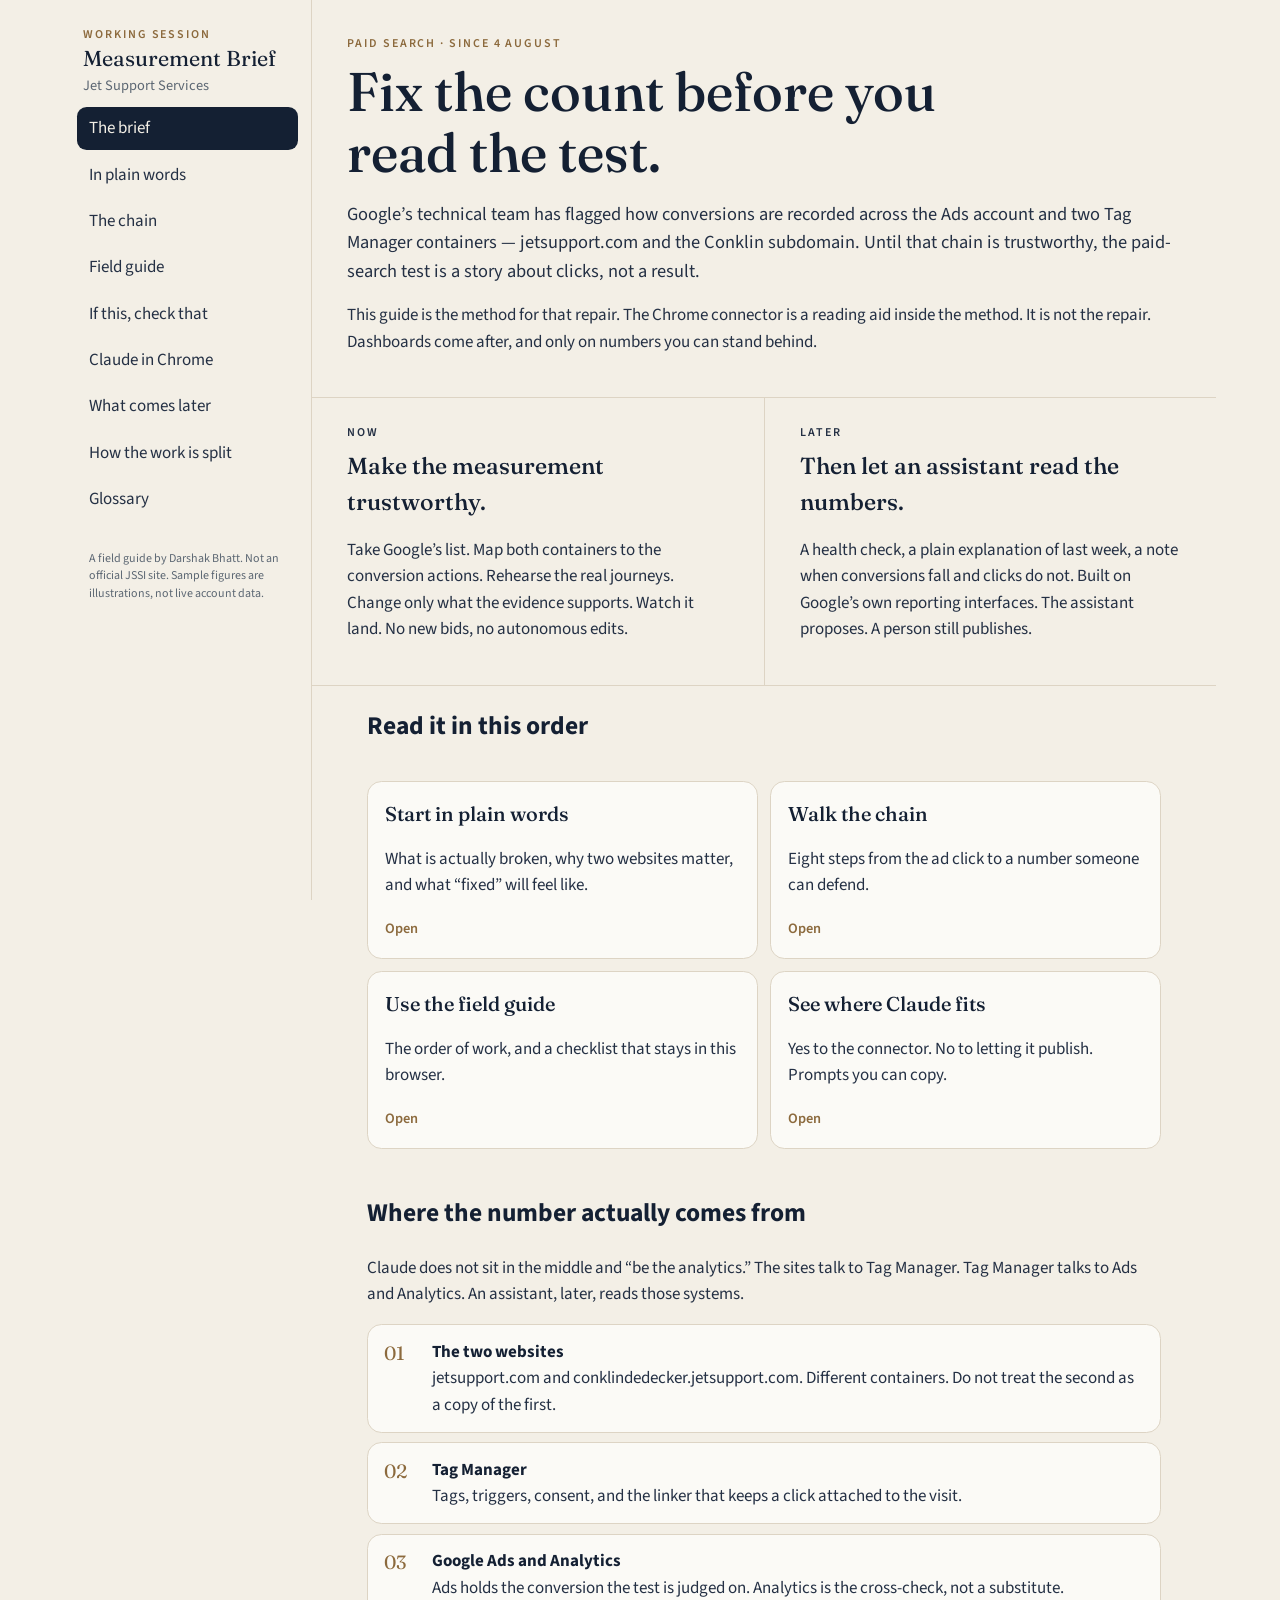
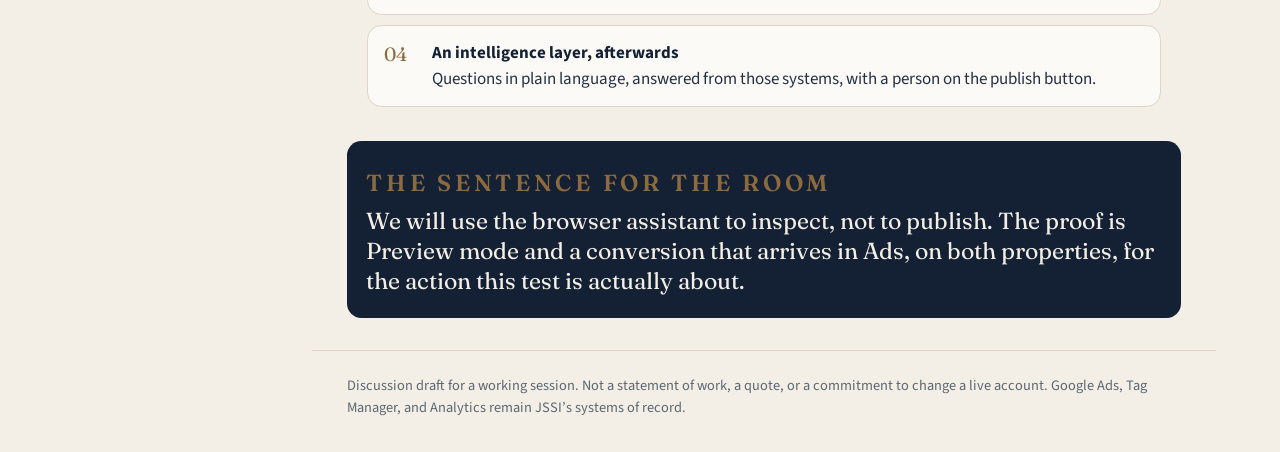
==== index.html @ de363bf9 "Publish the JSSI measurement brief" ====
<!DOCTYPE html>
<html lang="en">
<head>
  <meta charset="utf-8" />
  <meta name="viewport" content="width=device-width, initial-scale=1" />
  <title>JSSI Measurement Brief</title>
  <meta name="description" content="A plain-language field guide for fixing JSSI paid-search conversion tracking, and for what comes only after the count is trustworthy." />
  <meta name="theme-color" content="#142033" />
  <link rel="icon" href="favicon.svg" type="image/svg+xml" />
  <link rel="preconnect" href="https://fonts.googleapis.com" />
  <link rel="preconnect" href="https://fonts.gstatic.com" crossorigin />
  <link href="https://fonts.googleapis.com/css2?family=Fraunces:opsz,wght@9..144,500;9..144,620&family=Source+Sans+3:ital,wght@0,400;0,600;1,400&display=swap" rel="stylesheet" />
  <link rel="stylesheet" href="styles.css" />
</head>
<body>
  <div class="layout">
    <aside>
      <div class="brand-row">
        <a class="brand" href="#/">
          <p class="kicker">Working session</p>
          <p class="word">Measurement Brief</p>
          <p class="sub">Jet Support Services</p>
        </a>
        <button type="button" class="menu" id="menu" aria-expanded="false">Contents</button>
      </div>
      <nav id="nav" aria-label="Guide"></nav>
      <p class="aside-note">A field guide by Darshak Bhatt. Not an official JSSI site. Sample figures are illustrations, not live account data.</p>
    </aside>
    <div class="main">
      <div id="view"></div>
      <footer>Discussion draft for a working session. Not a statement of work, a quote, or a commitment to change a live account. Google Ads, Tag Manager, and Analytics remain JSSI’s systems of record.</footer>
    </div>
  </div>
  <script src="app.js"></script>
</body>
</html>
---- styles.css ----
:root {
  --paper: #f3efe6;
  --card: #fbfaf6;
  --ink: #142033;
  --ink-soft: #243044;
  --brass: #8c6a3d;
  --brass-soft: #efe4d2;
  --pine: #2c4a42;
  --pine-soft: #e5eeea;
  --muted: #5c6773;
  --line: #ddd4c4;
  --serif: "Fraunces", Georgia, serif;
  --sans: "Source Sans 3", "Segoe UI", sans-serif;
}
* { box-sizing: border-box; }
html { scroll-behavior: smooth; }
body {
  margin: 0;
  background: var(--paper);
  color: var(--ink);
  font-family: var(--sans);
  font-size: 1.0625rem;
  line-height: 1.55;
}
button, [role="button"] { cursor: pointer; font-family: inherit; }
a { color: var(--brass); }
::selection { background: var(--brass-soft); }
.layout {
  max-width: 72rem;
  margin: 0 auto;
  display: grid;
}
aside {
  border-bottom: 1px solid var(--line);
  padding: 1rem 1rem 0.5rem;
}
.brand-row { display: flex; justify-content: space-between; align-items: center; gap: 0.75rem; }
.brand { text-decoration: none; color: inherit; }
.kicker {
  margin: 0;
  font-size: 0.75rem;
  font-weight: 600;
  letter-spacing: 0.16em;
  text-transform: uppercase;
  color: var(--brass);
}
.word { margin: 0.15rem 0 0; font-family: var(--serif); font-size: 1.35rem; line-height: 1.15; }
.sub { display: none; margin: 0.2rem 0 0; color: var(--muted); font-size: 0.9rem; }
.menu {
  min-height: 2.75rem;
  border: 1px solid var(--line);
  background: var(--card);
  border-radius: 999px;
  padding: 0 0.9rem;
}
nav { display: none; padding: 0.6rem 0 0.4rem; }
nav.open { display: block; }
nav a {
  display: block;
  text-decoration: none;
  color: var(--ink-soft);
  border-radius: 0.6rem;
  padding: 0.55rem 0.75rem;
  margin-bottom: 0.15rem;
}
nav a.active { background: var(--ink); color: var(--paper); }
nav a:hover { background: var(--brass-soft); }
nav a.active:hover { background: var(--ink); }
.aside-note { display: none; color: var(--muted); font-size: 0.75rem; line-height: 1.45; padding: 0.5rem 0.75rem 1rem; }
.main { min-width: 0; }
footer {
  border-top: 1px solid var(--line);
  color: var(--muted);
  font-size: 0.9rem;
  padding: 1.5rem 1.25rem 2rem;
}
.page { padding: 1.75rem 1.25rem 1rem; max-width: 46rem; }
.page h1 {
  font-family: var(--serif);
  font-weight: 500;
  font-size: 2.4rem;
  line-height: 1.15;
  margin: 0.4rem 0 0;
}
.lede { font-size: 1.15rem; color: var(--ink-soft); margin: 1rem 0 0; }
.prose p, .section p { color: var(--ink-soft); }
.section { border-top: 1px solid var(--line); margin-top: 1.4rem; padding-top: 1.1rem; }
.section h2, .block h2 {
  font-family: var(--serif);
  font-weight: 500;
  font-size: 1.6rem;
  margin: 0 0 0.6rem;
}
.hero {
  border-bottom: 1px solid var(--line);
  padding: 2.2rem 1.25rem 1.6rem;
}
.hero h1 { font-family: var(--serif); font-weight: 500; font-size: 2.6rem; line-height: 1.12; margin: 0.5rem 0 0; max-width: 18ch; }
.tracks { display: grid; border-bottom: 1px solid var(--line); }
.track { padding: 1.4rem 1.25rem; border-top: 1px solid var(--line); }
.track h2 { font-family: var(--serif); font-weight: 500; font-size: 1.45rem; margin: 0.35rem 0; }
.track p, .card p, .note { color: var(--ink-soft); }
.grid-2 { display: grid; gap: 0.75rem; padding: 1.25rem; }
.card {
  display: block;
  background: var(--card);
  border: 1px solid var(--line);
  border-radius: 0.9rem;
  padding: 1rem 1.05rem;
  text-decoration: none;
  color: inherit;
}
.card h3 { font-family: var(--serif); font-weight: 500; font-size: 1.25rem; margin: 0; }
.card .go { color: var(--brass); font-weight: 600; font-size: 0.9rem; }
.stack { padding: 0 1.25rem 1.5rem; }
.stack ol { list-style: none; margin: 0.8rem 0 0; padding: 0; }
.stack li {
  display: grid;
  grid-template-columns: 2.4rem 1fr;
  gap: 0.6rem;
  background: var(--card);
  border: 1px solid var(--line);
  border-radius: 0.9rem;
  padding: 0.85rem 1rem;
  margin-bottom: 0.6rem;
}
.num { font-family: var(--serif); color: var(--brass); font-size: 1.2rem; }
.quote {
  margin: 0 1.25rem 1.5rem;
  background: var(--ink);
  color: #f3efe6;
  border-radius: 0.9rem;
  padding: 1.2rem 1.2rem 1.35rem;
}
.quote p { font-family: var(--serif); font-size: 1.45rem; line-height: 1.3; margin: 0.5rem 0 0; }
.pills { display: flex; gap: 0.45rem; overflow-x: auto; padding-bottom: 0.4rem; }
.pill, .choice, .level {
  min-height: 2.75rem;
  border-radius: 999px;
  border: 1px solid var(--line);
  background: var(--card);
  color: var(--ink);
  padding: 0.4rem 0.85rem;
  text-align: left;
}
.pill.on, .choice.on, .level.on { background: var(--ink); color: var(--paper); border-color: var(--ink); }
.choice { display: block; width: 100%; border-radius: 0.9rem; margin-bottom: 0.45rem; }
.panel { background: var(--card); border: 1px solid var(--line); border-radius: 0.9rem; padding: 1rem 1.05rem; margin-top: 0.8rem; }
.panel h2 { font-family: var(--serif); font-weight: 500; margin: 0.2rem 0 0.6rem; }
.label { font-size: 0.75rem; font-weight: 600; letter-spacing: 0.08em; text-transform: uppercase; }
.pine { color: var(--pine); }
.brass { color: var(--brass); }
.rule { border-left: 2px solid var(--brass); padding-left: 0.75rem; margin: 0.4rem 0; color: var(--ink-soft); }
ul.clean, ol.clean { color: var(--ink-soft); padding-left: 1.2rem; }
ul.clean li, ol.clean li { margin: 0.35rem 0; }
table { width: 100%; border-collapse: collapse; font-size: 0.92rem; }
th, td { text-align: left; vertical-align: top; padding: 0.55rem 0.6rem 0.55rem 0; border-bottom: 1px solid var(--line); }
th { color: var(--ink); }
td { color: var(--ink-soft); }
.checks label { display: flex; gap: 0.6rem; align-items: flex-start; min-height: 2.5rem; color: var(--ink-soft); font-size: 0.95rem; }
.bar { height: 0.4rem; background: var(--brass-soft); border-radius: 99px; overflow: hidden; margin-top: 0.5rem; }
.bar span { display: block; height: 100%; background: var(--pine); }
.row-between { display: flex; justify-content: space-between; align-items: flex-end; gap: 0.75rem; }
.linkish { background: none; border: 0; color: var(--brass); font-weight: 600; min-height: 2.75rem; }
.matrix { display: grid; gap: 0.45rem; }
.matrix div { background: var(--card); border: 1px solid var(--line); border-radius: 0.6rem; padding: 0.7rem 0.8rem; font-size: 0.92rem; color: var(--ink-soft); }
.badge { font-size: 0.75rem; font-weight: 600; border-radius: 99px; padding: 0.15rem 0.5rem; }
.badge.now { background: var(--pine-soft); color: var(--pine); }
.badge.later { background: var(--brass-soft); color: var(--brass); }
.head-row { display: flex; flex-wrap: wrap; gap: 0.4rem; align-items: center; }
.search {
  width: 100%;
  margin-top: 0.4rem;
  border: 1px solid var(--line);
  background: var(--card);
  border-radius: 0.9rem;
  padding: 0.75rem 0.9rem;
  font: inherit;
  color: var(--ink);
}
.chart { display: grid; grid-template-columns: repeat(5, 1fr); gap: 0.45rem; align-items: end; height: 9rem; margin: 0.8rem 0; }
.chart .col { display: flex; gap: 0.15rem; align-items: flex-end; height: 100%; }
.chart i { display: block; width: 100%; border-radius: 0.25rem 0.25rem 0 0; }
.chart .c { background: var(--brass); }
.chart .l { background: var(--pine); }
.chart small { display: block; text-align: center; color: var(--muted); font-size: 0.75rem; margin-top: 0.25rem; }
.acc { width: 100%; background: none; border: 0; border-top: 1px solid var(--line); text-align: left; padding: 0.85rem 0; font-weight: 600; color: var(--ink); display: flex; gap: 0.6rem; }
.prompt-top { display: flex; justify-content: space-between; gap: 0.6rem; align-items: flex-start; }
.copy {
  min-height: 2.75rem;
  border: 1px solid var(--line);
  background: var(--paper);
  border-radius: 99px;
  padding: 0 0.8rem;
}
.inkbox { background: var(--ink); color: #f3efe6; border-radius: 0.9rem; padding: 1.1rem 1.15rem; }
.inkbox p { color: #efe4d2; }
.wash { background: var(--brass-soft); }
@media (min-width: 800px) {
  .layout { grid-template-columns: 15.5rem 1fr; min-height: 100vh; }
  aside { position: sticky; top: 0; height: 100vh; overflow: auto; border-right: 1px solid var(--line); border-bottom: 0; padding: 1.6rem 0.8rem 1rem; }
  .brand-row { display: block; padding: 0 0.4rem; }
  .sub { display: block; }
  .menu { display: none; }
  nav { display: block; }
  .aside-note { display: block; }
  .hero, .page { padding-left: 2.2rem; padding-right: 2.2rem; }
  .hero h1 { font-size: 3.4rem; }
  .tracks { grid-template-columns: 1fr 1fr; }
  .track { border-top: 0; padding: 1.6rem 2.2rem; }
  .track + .track { border-left: 1px solid var(--line); }
  .grid-2 { grid-template-columns: 1fr 1fr; padding: 1.4rem 2.2rem; }
  .stack, .quote { margin-left: 2.2rem; margin-right: 2.2rem; }
  .quote { margin-bottom: 2rem; }
  footer { padding-left: 2.2rem; }
  .matrix { grid-template-columns: 1fr 1fr; }
  .split { display: grid; grid-template-columns: 1fr 1fr; gap: 0.75rem; }
}
@media (prefers-reduced-motion: reduce) { html { scroll-behavior: auto; } }
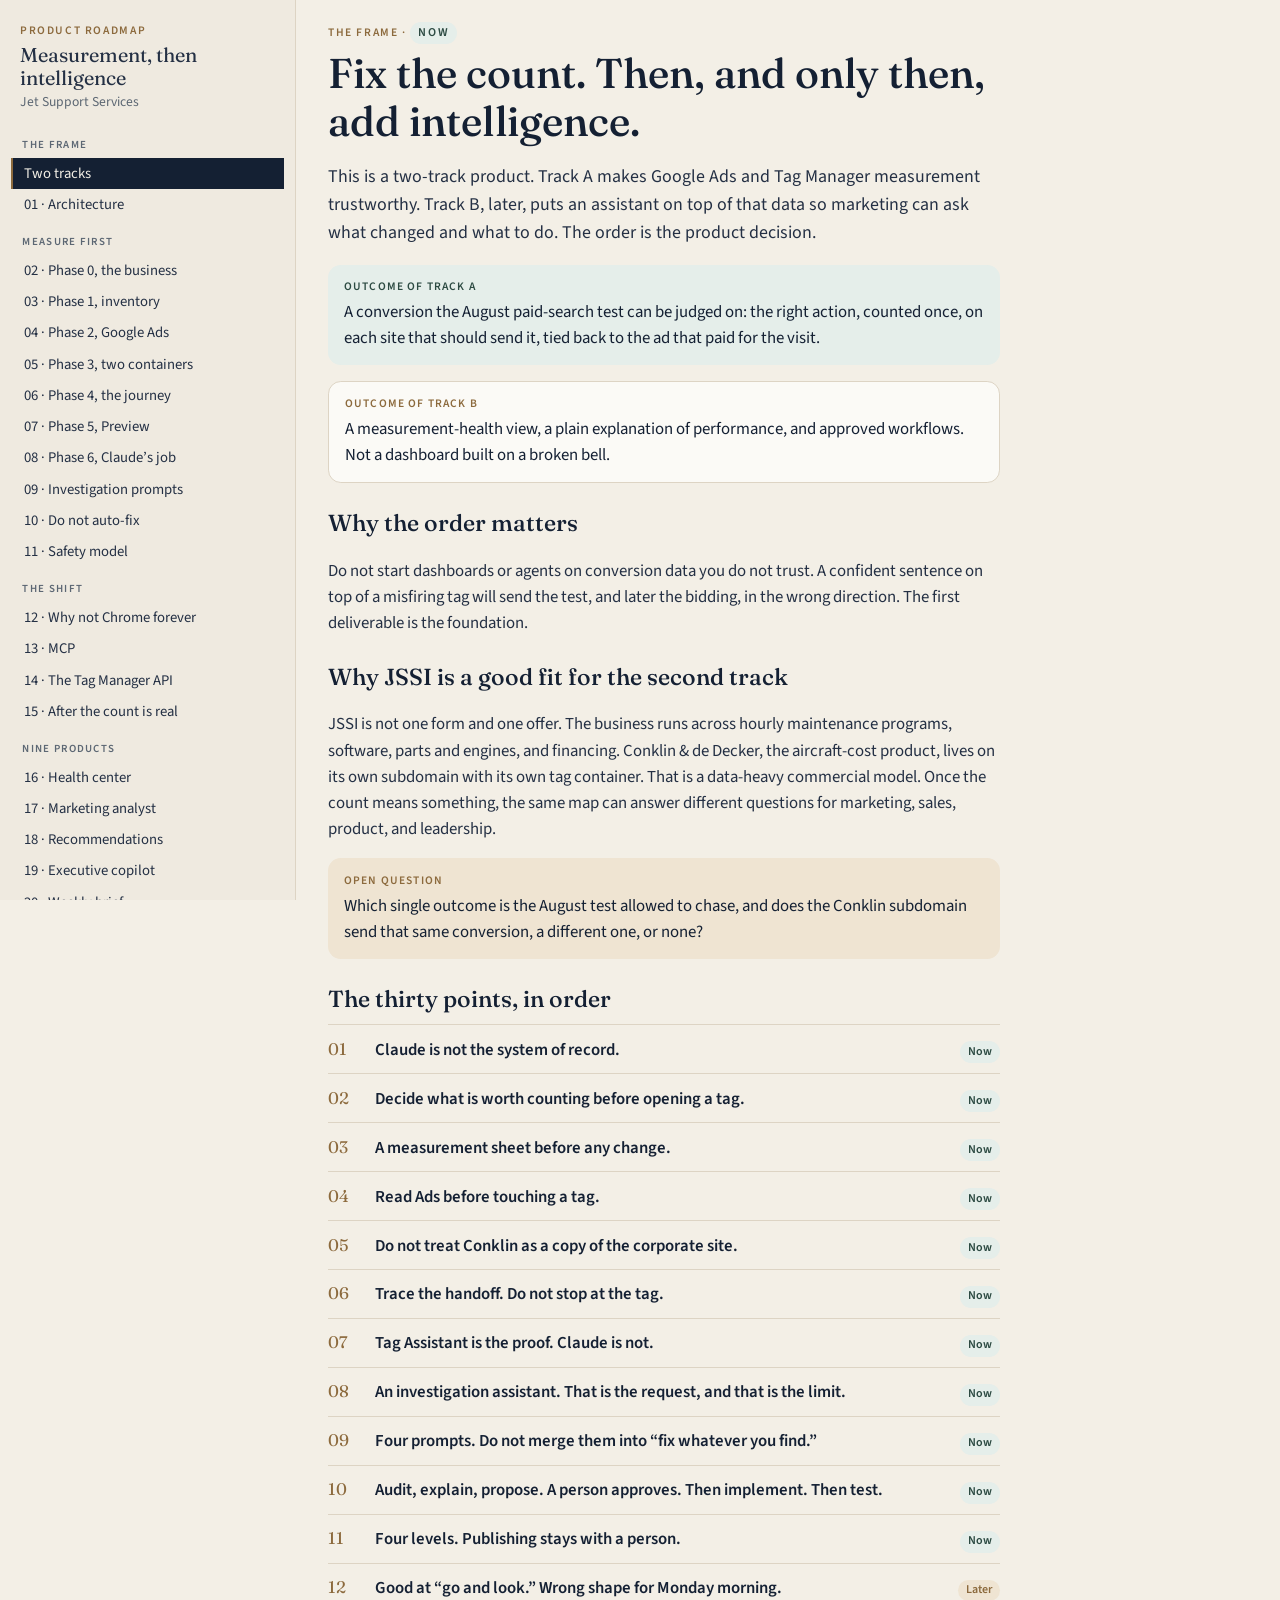
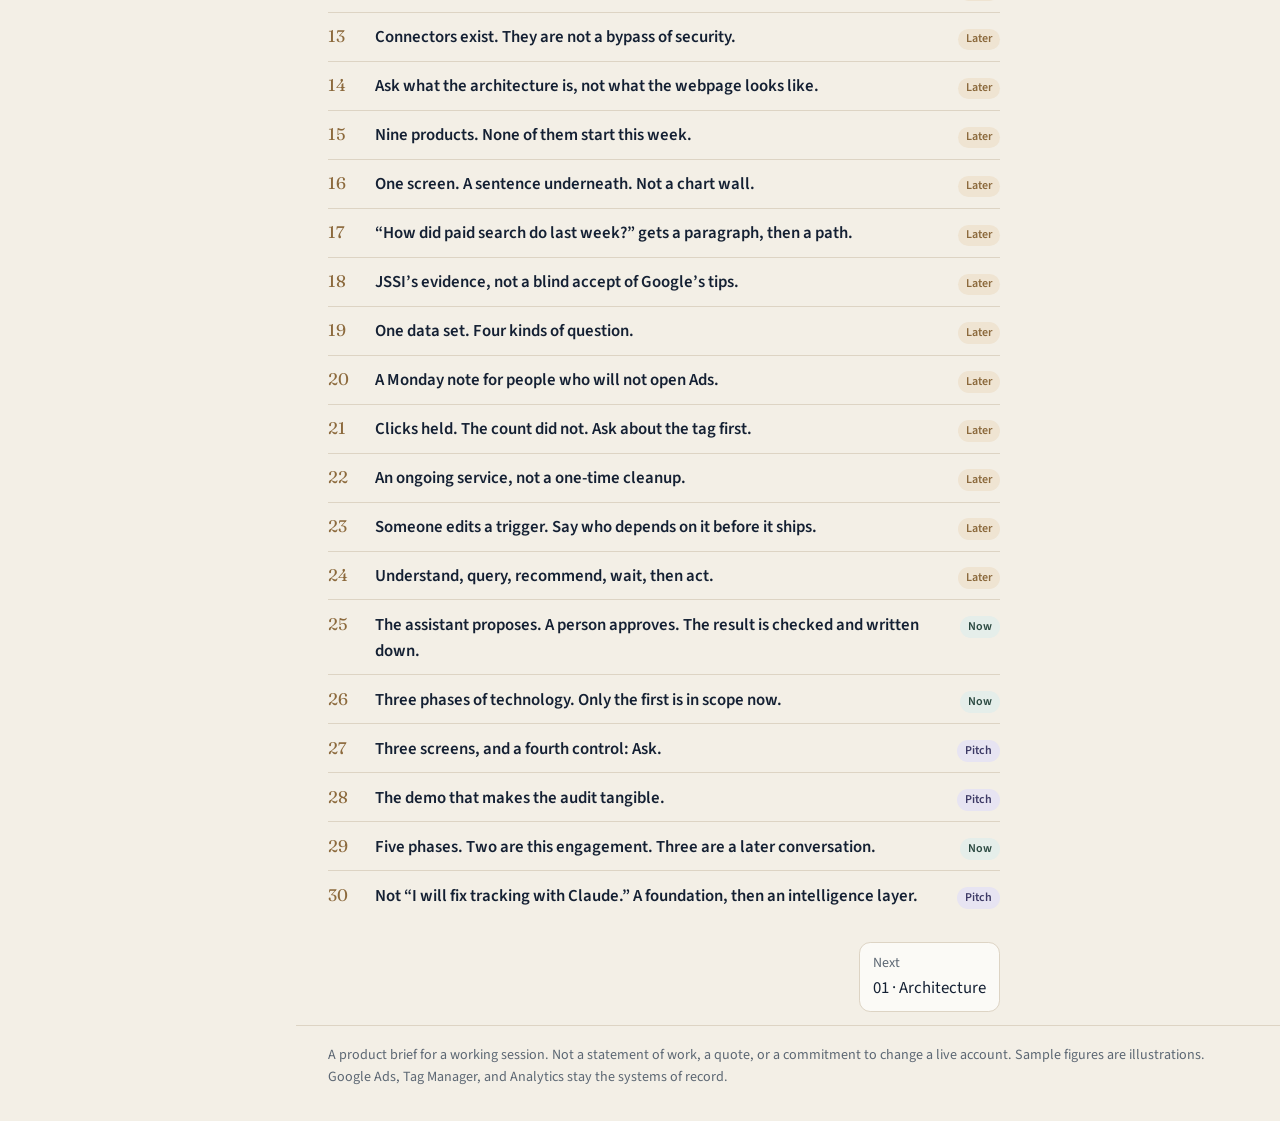
==== commit a75ff239: "Rebuild the brief as a 30-point product roadmap" ====
--- a/index.html
+++ b/index.html
@@ -3,34 +3,30 @@
 <head>
   <meta charset="utf-8" />
   <meta name="viewport" content="width=device-width, initial-scale=1" />
-  <title>JSSI Measurement Brief</title>
-  <meta name="description" content="A plain-language field guide for fixing JSSI paid-search conversion tracking, and for what comes only after the count is trustworthy." />
+  <title>JSSI Measurement Roadmap</title>
+  <meta name="description" content="A product roadmap for fixing JSSI conversion measurement first, then building an intelligence layer on top of data that can be trusted." />
   <meta name="theme-color" content="#142033" />
   <link rel="icon" href="favicon.svg" type="image/svg+xml" />
   <link rel="preconnect" href="https://fonts.googleapis.com" />
   <link rel="preconnect" href="https://fonts.gstatic.com" crossorigin />
   <link href="https://fonts.googleapis.com/css2?family=Fraunces:opsz,wght@9..144,500;9..144,620&family=Source+Sans+3:ital,wght@0,400;0,600;1,400&display=swap" rel="stylesheet" />
-  <link rel="stylesheet" href="styles.css" />
+  <link rel="stylesheet" href="styles.css?v=3" />
 </head>
 <body>
   <div class="layout">
     <aside>
-      <div class="brand-row">
-        <a class="brand" href="#/">
-          <p class="kicker">Working session</p>
-          <p class="word">Measurement Brief</p>
-          <p class="sub">Jet Support Services</p>
-        </a>
-        <button type="button" class="menu" id="menu" aria-expanded="false">Contents</button>
-      </div>
-      <nav id="nav" aria-label="Guide"></nav>
-      <p class="aside-note">A field guide by Darshak Bhatt. Not an official JSSI site. Sample figures are illustrations, not live account data.</p>
+      <a class="brand" href="#/tracks">
+        <p class="kicker">Product roadmap</p>
+        <p class="word">Measurement, then intelligence</p>
+        <p class="sub">Jet Support Services</p>
+      </a>
+      <nav id="nav" aria-label="Roadmap"></nav>
     </aside>
     <div class="main">
       <div id="view"></div>
-      <footer>Discussion draft for a working session. Not a statement of work, a quote, or a commitment to change a live account. Google Ads, Tag Manager, and Analytics remain JSSI’s systems of record.</footer>
+      <footer>A product brief for a working session. Not a statement of work, a quote, or a commitment to change a live account. Sample figures are illustrations. Google Ads, Tag Manager, and Analytics stay the systems of record.</footer>
     </div>
   </div>
-  <script src="app.js"></script>
+  <script src="app.js?v=3"></script>
 </body>
 </html>
--- a/styles.css
+++ b/styles.css
@@ -19,201 +19,193 @@
   background: var(--paper);
   color: var(--ink);
   font-family: var(--sans);
-  font-size: 1.0625rem;
+  font-size: 1.05rem;
   line-height: 1.55;
 }
-button, [role="button"] { cursor: pointer; font-family: inherit; }
+button { font-family: inherit; cursor: pointer; }
 a { color: var(--brass); }
 ::selection { background: var(--brass-soft); }
-.layout {
-  max-width: 72rem;
-  margin: 0 auto;
-  display: grid;
-}
+.layout { display: grid; }
 aside {
   border-bottom: 1px solid var(--line);
-  padding: 1rem 1rem 0.5rem;
-}
-.brand-row { display: flex; justify-content: space-between; align-items: center; gap: 0.75rem; }
-.brand { text-decoration: none; color: inherit; }
+  background: #efeae0;
+  max-height: 46vh;
+  overflow: auto;
+  padding: 0.8rem 0.6rem 0.4rem;
+}
+.brand { display: block; text-decoration: none; color: inherit; padding: 0.3rem 0.55rem 0.7rem; }
 .kicker {
   margin: 0;
-  font-size: 0.75rem;
-  font-weight: 600;
-  letter-spacing: 0.16em;
+  font-size: 0.72rem;
+  font-weight: 600;
+  letter-spacing: 0.14em;
   text-transform: uppercase;
   color: var(--brass);
 }
-.word { margin: 0.15rem 0 0; font-family: var(--serif); font-size: 1.35rem; line-height: 1.15; }
-.sub { display: none; margin: 0.2rem 0 0; color: var(--muted); font-size: 0.9rem; }
-.menu {
-  min-height: 2.75rem;
-  border: 1px solid var(--line);
-  background: var(--card);
-  border-radius: 999px;
-  padding: 0 0.9rem;
-}
-nav { display: none; padding: 0.6rem 0 0.4rem; }
-nav.open { display: block; }
+.word { margin: 0.15rem 0 0; font-family: var(--serif); font-size: 1.25rem; line-height: 1.15; }
+.sub { margin: 0.15rem 0 0; color: var(--muted); font-size: 0.85rem; }
+.group {
+  margin: 0.85rem 0 0.25rem;
+  padding: 0 0.7rem;
+  font-size: 0.68rem;
+  font-weight: 600;
+  letter-spacing: 0.12em;
+  text-transform: uppercase;
+  color: var(--muted);
+}
 nav a {
   display: block;
   text-decoration: none;
   color: var(--ink-soft);
-  border-radius: 0.6rem;
-  padding: 0.55rem 0.75rem;
-  margin-bottom: 0.15rem;
-}
-nav a.active { background: var(--ink); color: var(--paper); }
+  border-left: 2px solid transparent;
+  padding: 0.38rem 0.7rem;
+  font-size: 0.92rem;
+  line-height: 1.3;
+}
+nav a.active { background: var(--ink); color: var(--paper); border-left-color: var(--brass); }
 nav a:hover { background: var(--brass-soft); }
 nav a.active:hover { background: var(--ink); }
-.aside-note { display: none; color: var(--muted); font-size: 0.75rem; line-height: 1.45; padding: 0.5rem 0.75rem 1rem; }
 .main { min-width: 0; }
 footer {
   border-top: 1px solid var(--line);
   color: var(--muted);
-  font-size: 0.9rem;
-  padding: 1.5rem 1.25rem 2rem;
-}
-.page { padding: 1.75rem 1.25rem 1rem; max-width: 46rem; }
-.page h1 {
+  font-size: 0.88rem;
+  padding: 1.2rem 1.2rem 2rem;
+}
+.spec { padding: 1.4rem 1.15rem 0.4rem; max-width: 46rem; }
+.spec h1 {
   font-family: var(--serif);
   font-weight: 500;
-  font-size: 2.4rem;
+  font-size: 2.15rem;
   line-height: 1.15;
-  margin: 0.4rem 0 0;
-}
-.lede { font-size: 1.15rem; color: var(--ink-soft); margin: 1rem 0 0; }
-.prose p, .section p { color: var(--ink-soft); }
-.section { border-top: 1px solid var(--line); margin-top: 1.4rem; padding-top: 1.1rem; }
-.section h2, .block h2 {
+  margin: 0.35rem 0 0;
+}
+.lede { font-size: 1.12rem; color: var(--ink-soft); }
+.outcome, .ask, .decision {
+  border-radius: 0.8rem;
+  padding: 0.85rem 1rem;
+  margin: 1rem 0;
+}
+.outcome { background: var(--pine-soft); }
+.ask { background: var(--brass-soft); }
+.decision { background: var(--card); border: 1px solid var(--line); }
+.outcome span, .ask span, .decision span {
+  display: block;
+  font-size: 0.72rem;
+  font-weight: 600;
+  letter-spacing: 0.1em;
+  text-transform: uppercase;
+  margin-bottom: 0.2rem;
+}
+.outcome span { color: var(--pine); }
+.ask span, .decision span { color: var(--brass); }
+h2 {
   font-family: var(--serif);
   font-weight: 500;
-  font-size: 1.6rem;
-  margin: 0 0 0.6rem;
-}
-.hero {
-  border-bottom: 1px solid var(--line);
-  padding: 2.2rem 1.25rem 1.6rem;
-}
-.hero h1 { font-family: var(--serif); font-weight: 500; font-size: 2.6rem; line-height: 1.12; margin: 0.5rem 0 0; max-width: 18ch; }
-.tracks { display: grid; border-bottom: 1px solid var(--line); }
-.track { padding: 1.4rem 1.25rem; border-top: 1px solid var(--line); }
-.track h2 { font-family: var(--serif); font-weight: 500; font-size: 1.45rem; margin: 0.35rem 0; }
-.track p, .card p, .note { color: var(--ink-soft); }
-.grid-2 { display: grid; gap: 0.75rem; padding: 1.25rem; }
-.card {
-  display: block;
+  font-size: 1.45rem;
+  margin: 1.4rem 0 0.45rem;
+}
+p, li { color: var(--ink-soft); }
+ul, ol { padding-left: 1.2rem; }
+li { margin: 0.3rem 0; }
+.wrap { overflow-x: auto; }
+table { width: 100%; border-collapse: collapse; font-size: 0.92rem; }
+th, td { text-align: left; vertical-align: top; padding: 0.5rem 0.7rem 0.5rem 0; border-bottom: 1px solid var(--line); }
+th { color: var(--ink); font-size: 0.78rem; letter-spacing: 0.04em; text-transform: uppercase; }
+.flow, .split, .trio { display: grid; gap: 0.45rem; }
+.node {
   background: var(--card);
   border: 1px solid var(--line);
-  border-radius: 0.9rem;
-  padding: 1rem 1.05rem;
+  border-radius: 0.75rem;
+  padding: 0.75rem 0.85rem;
+}
+.node strong { display: block; color: var(--ink); }
+.node.ink { background: var(--ink); color: #f3efe6; border-color: var(--ink); }
+.node.ink strong, .node.ink small { color: #f3efe6; }
+.node small, .muted { color: var(--muted); }
+.arrow { text-align: center; color: var(--brass); font-size: 0.82rem; font-weight: 600; letter-spacing: 0.04em; }
+.chip {
+  display: inline-block;
+  border-radius: 99px;
+  padding: 0.1rem 0.5rem;
+  font-size: 0.75rem;
+  font-weight: 600;
+}
+.now { background: var(--pine-soft); color: var(--pine); }
+.later { background: var(--brass-soft); color: var(--brass); }
+.pitch { background: #e7e4f2; color: #3d3a66; }
+.map-item {
+  display: grid;
+  grid-template-columns: 2.4rem 1fr auto;
+  gap: 0.55rem;
+  align-items: baseline;
   text-decoration: none;
   color: inherit;
-}
-.card h3 { font-family: var(--serif); font-weight: 500; font-size: 1.25rem; margin: 0; }
-.card .go { color: var(--brass); font-weight: 600; font-size: 0.9rem; }
-.stack { padding: 0 1.25rem 1.5rem; }
-.stack ol { list-style: none; margin: 0.8rem 0 0; padding: 0; }
-.stack li {
-  display: grid;
-  grid-template-columns: 2.4rem 1fr;
-  gap: 0.6rem;
+  border-top: 1px solid var(--line);
+  padding: 0.65rem 0;
+}
+.map-item:hover { background: rgba(255,255,255,0.45); }
+.map-item b { color: var(--ink); font-weight: 600; }
+.map-item span.n { font-family: var(--serif); color: var(--brass); }
+.pager { display: flex; justify-content: space-between; gap: 0.6rem; margin: 1.4rem 0 0.4rem; }
+.pager a {
+  text-decoration: none;
+  border: 1px solid var(--line);
   background: var(--card);
-  border: 1px solid var(--line);
-  border-radius: 0.9rem;
-  padding: 0.85rem 1rem;
-  margin-bottom: 0.6rem;
-}
-.num { font-family: var(--serif); color: var(--brass); font-size: 1.2rem; }
-.quote {
-  margin: 0 1.25rem 1.5rem;
+  color: var(--ink);
+  border-radius: 0.7rem;
+  padding: 0.65rem 0.8rem;
+  max-width: 48%;
+}
+.pager a small { display: block; color: var(--muted); }
+.mock {
   background: var(--ink);
   color: #f3efe6;
   border-radius: 0.9rem;
-  padding: 1.2rem 1.2rem 1.35rem;
-}
-.quote p { font-family: var(--serif); font-size: 1.45rem; line-height: 1.3; margin: 0.5rem 0 0; }
-.pills { display: flex; gap: 0.45rem; overflow-x: auto; padding-bottom: 0.4rem; }
-.pill, .choice, .level {
-  min-height: 2.75rem;
-  border-radius: 999px;
+  padding: 1rem 1.05rem 1.1rem;
+  margin: 0.6rem 0;
+}
+.mock h3 { margin: 0.2rem 0; font-family: var(--serif); font-weight: 500; font-size: 1.25rem; }
+.mock p, .mock li { color: #efe6d6; }
+.score { font-family: var(--serif); font-size: 2.4rem; line-height: 1; margin: 0.2rem 0; }
+.row { display: flex; justify-content: space-between; gap: 1rem; border-top: 1px solid rgba(243,239,230,0.15); padding: 0.35rem 0; }
+.copy, .prompt {
   border: 1px solid var(--line);
   background: var(--card);
-  color: var(--ink);
-  padding: 0.4rem 0.85rem;
-  text-align: left;
-}
-.pill.on, .choice.on, .level.on { background: var(--ink); color: var(--paper); border-color: var(--ink); }
-.choice { display: block; width: 100%; border-radius: 0.9rem; margin-bottom: 0.45rem; }
-.panel { background: var(--card); border: 1px solid var(--line); border-radius: 0.9rem; padding: 1rem 1.05rem; margin-top: 0.8rem; }
-.panel h2 { font-family: var(--serif); font-weight: 500; margin: 0.2rem 0 0.6rem; }
-.label { font-size: 0.75rem; font-weight: 600; letter-spacing: 0.08em; text-transform: uppercase; }
-.pine { color: var(--pine); }
-.brass { color: var(--brass); }
-.rule { border-left: 2px solid var(--brass); padding-left: 0.75rem; margin: 0.4rem 0; color: var(--ink-soft); }
-ul.clean, ol.clean { color: var(--ink-soft); padding-left: 1.2rem; }
-ul.clean li, ol.clean li { margin: 0.35rem 0; }
-table { width: 100%; border-collapse: collapse; font-size: 0.92rem; }
-th, td { text-align: left; vertical-align: top; padding: 0.55rem 0.6rem 0.55rem 0; border-bottom: 1px solid var(--line); }
-th { color: var(--ink); }
-td { color: var(--ink-soft); }
-.checks label { display: flex; gap: 0.6rem; align-items: flex-start; min-height: 2.5rem; color: var(--ink-soft); font-size: 0.95rem; }
-.bar { height: 0.4rem; background: var(--brass-soft); border-radius: 99px; overflow: hidden; margin-top: 0.5rem; }
-.bar span { display: block; height: 100%; background: var(--pine); }
-.row-between { display: flex; justify-content: space-between; align-items: flex-end; gap: 0.75rem; }
-.linkish { background: none; border: 0; color: var(--brass); font-weight: 600; min-height: 2.75rem; }
-.matrix { display: grid; gap: 0.45rem; }
-.matrix div { background: var(--card); border: 1px solid var(--line); border-radius: 0.6rem; padding: 0.7rem 0.8rem; font-size: 0.92rem; color: var(--ink-soft); }
-.badge { font-size: 0.75rem; font-weight: 600; border-radius: 99px; padding: 0.15rem 0.5rem; }
-.badge.now { background: var(--pine-soft); color: var(--pine); }
-.badge.later { background: var(--brass-soft); color: var(--brass); }
-.head-row { display: flex; flex-wrap: wrap; gap: 0.4rem; align-items: center; }
-.search {
-  width: 100%;
-  margin-top: 0.4rem;
-  border: 1px solid var(--line);
-  background: var(--card);
-  border-radius: 0.9rem;
-  padding: 0.75rem 0.9rem;
-  font: inherit;
-  color: var(--ink);
-}
-.chart { display: grid; grid-template-columns: repeat(5, 1fr); gap: 0.45rem; align-items: end; height: 9rem; margin: 0.8rem 0; }
-.chart .col { display: flex; gap: 0.15rem; align-items: flex-end; height: 100%; }
-.chart i { display: block; width: 100%; border-radius: 0.25rem 0.25rem 0 0; }
-.chart .c { background: var(--brass); }
-.chart .l { background: var(--pine); }
-.chart small { display: block; text-align: center; color: var(--muted); font-size: 0.75rem; margin-top: 0.25rem; }
-.acc { width: 100%; background: none; border: 0; border-top: 1px solid var(--line); text-align: left; padding: 0.85rem 0; font-weight: 600; color: var(--ink); display: flex; gap: 0.6rem; }
-.prompt-top { display: flex; justify-content: space-between; gap: 0.6rem; align-items: flex-start; }
-.copy {
-  min-height: 2.75rem;
+  border-radius: 0.8rem;
+  padding: 0.85rem 0.95rem;
+  margin: 0.55rem 0;
+}
+.prompt p { margin: 0.35rem 0 0; }
+.copybtn {
+  float: right;
+  min-height: 2.4rem;
+  border-radius: 99px;
   border: 1px solid var(--line);
   background: var(--paper);
-  border-radius: 99px;
-  padding: 0 0.8rem;
-}
-.inkbox { background: var(--ink); color: #f3efe6; border-radius: 0.9rem; padding: 1.1rem 1.15rem; }
-.inkbox p { color: #efe4d2; }
-.wash { background: var(--brass-soft); }
-@media (min-width: 800px) {
-  .layout { grid-template-columns: 15.5rem 1fr; min-height: 100vh; }
-  aside { position: sticky; top: 0; height: 100vh; overflow: auto; border-right: 1px solid var(--line); border-bottom: 0; padding: 1.6rem 0.8rem 1rem; }
-  .brand-row { display: block; padding: 0 0.4rem; }
-  .sub { display: block; }
-  .menu { display: none; }
-  nav { display: block; }
-  .aside-note { display: block; }
-  .hero, .page { padding-left: 2.2rem; padding-right: 2.2rem; }
-  .hero h1 { font-size: 3.4rem; }
-  .tracks { grid-template-columns: 1fr 1fr; }
-  .track { border-top: 0; padding: 1.6rem 2.2rem; }
-  .track + .track { border-left: 1px solid var(--line); }
-  .grid-2 { grid-template-columns: 1fr 1fr; padding: 1.4rem 2.2rem; }
-  .stack, .quote { margin-left: 2.2rem; margin-right: 2.2rem; }
-  .quote { margin-bottom: 2rem; }
-  footer { padding-left: 2.2rem; }
-  .matrix { grid-template-columns: 1fr 1fr; }
-  .split { display: grid; grid-template-columns: 1fr 1fr; gap: 0.75rem; }
+  padding: 0 0.75rem;
+}
+.chain { list-style: none; padding: 0; margin: 0.4rem 0; }
+.chain li {
+  border-left: 2px solid var(--brass);
+  margin: 0;
+  padding: 0.35rem 0 0.35rem 0.75rem;
+}
+.src { font-size: 0.88rem; color: var(--muted); }
+@media (min-width: 900px) {
+  .layout { grid-template-columns: 18.5rem 1fr; min-height: 100vh; }
+  aside {
+    position: sticky;
+    top: 0;
+    height: 100vh;
+    max-height: none;
+    border-right: 1px solid var(--line);
+    border-bottom: 0;
+    padding: 1.1rem 0.7rem 1rem;
+  }
+  .spec, footer { padding-left: 2rem; padding-right: 2rem; }
+  .spec h1 { font-size: 2.6rem; }
+  .split { grid-template-columns: 1fr 1fr; }
+  .trio { grid-template-columns: 1fr 1fr 1fr; }
 }
 @media (prefers-reduced-motion: reduce) { html { scroll-behavior: auto; } }
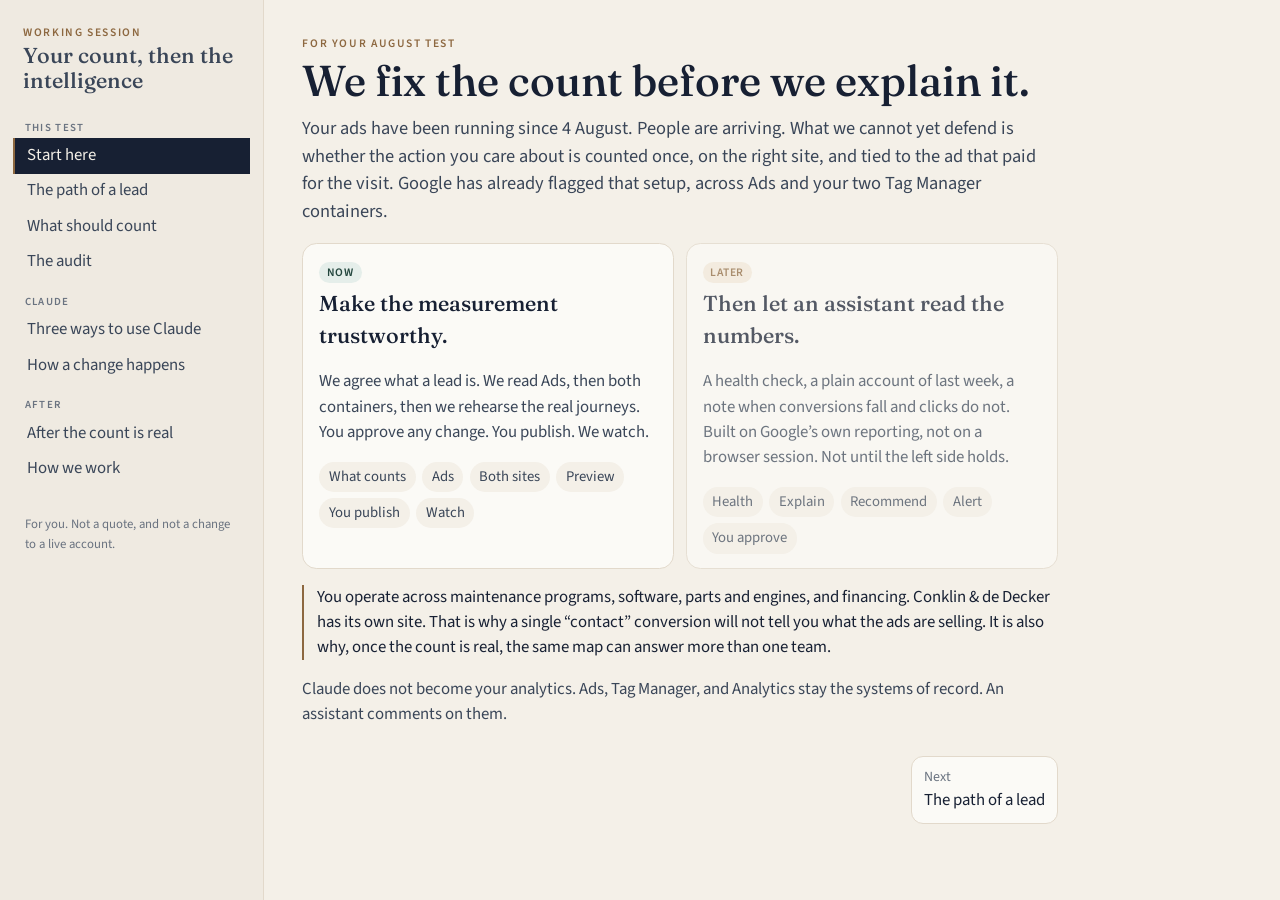
==== commit 2f83b971: "Rewrite the brief as a client walkthrough with workflows" ====
--- a/index.html
+++ b/index.html
@@ -3,30 +3,27 @@
 <head>
   <meta charset="utf-8" />
   <meta name="viewport" content="width=device-width, initial-scale=1" />
-  <title>JSSI Measurement Roadmap</title>
-  <meta name="description" content="A product roadmap for fixing JSSI conversion measurement first, then building an intelligence layer on top of data that can be trusted." />
+  <title>Your measurement roadmap</title>
+  <meta name="description" content="How we make your paid-search count trustworthy, and what we build only after that." />
   <meta name="theme-color" content="#142033" />
   <link rel="icon" href="favicon.svg" type="image/svg+xml" />
   <link rel="preconnect" href="https://fonts.googleapis.com" />
   <link rel="preconnect" href="https://fonts.gstatic.com" crossorigin />
   <link href="https://fonts.googleapis.com/css2?family=Fraunces:opsz,wght@9..144,500;9..144,620&family=Source+Sans+3:ital,wght@0,400;0,600;1,400&display=swap" rel="stylesheet" />
-  <link rel="stylesheet" href="styles.css?v=3" />
+  <link rel="stylesheet" href="styles.css?v=4" />
 </head>
 <body>
   <div class="layout">
     <aside>
-      <a class="brand" href="#/tracks">
-        <p class="kicker">Product roadmap</p>
-        <p class="word">Measurement, then intelligence</p>
-        <p class="sub">Jet Support Services</p>
+      <a class="brand" href="#/start">
+        <p class="kicker">Working session</p>
+        <p class="word">Your count, then the intelligence</p>
       </a>
-      <nav id="nav" aria-label="Roadmap"></nav>
+      <nav id="nav" aria-label="Sections"></nav>
+      <p class="aside-note">For you. Not a quote, and not a change to a live account.</p>
     </aside>
-    <div class="main">
-      <div id="view"></div>
-      <footer>A product brief for a working session. Not a statement of work, a quote, or a commitment to change a live account. Sample figures are illustrations. Google Ads, Tag Manager, and Analytics stay the systems of record.</footer>
-    </div>
+    <main id="view"></main>
   </div>
-  <script src="app.js?v=3"></script>
+  <script src="app.js?v=4"></script>
 </body>
 </html>
--- a/styles.css
+++ b/styles.css
@@ -1,14 +1,14 @@
 :root {
-  --paper: #f3efe6;
+  --paper: #f4f0e8;
   --card: #fbfaf6;
-  --ink: #142033;
-  --ink-soft: #243044;
-  --brass: #8c6a3d;
-  --brass-soft: #efe4d2;
-  --pine: #2c4a42;
+  --ink: #172033;
+  --soft: #3a4658;
+  --muted: #6a7380;
+  --line: #e2d9cb;
+  --brass: #8d6840;
+  --brass-soft: #f3eadc;
+  --pine: #23463d;
   --pine-soft: #e5eeea;
-  --muted: #5c6773;
-  --line: #ddd4c4;
   --serif: "Fraunces", Georgia, serif;
   --sans: "Source Sans 3", "Segoe UI", sans-serif;
 }
@@ -20,20 +20,20 @@
   color: var(--ink);
   font-family: var(--sans);
   font-size: 1.05rem;
-  line-height: 1.55;
-}
-button { font-family: inherit; cursor: pointer; }
+  line-height: 1.5;
+}
+button { font: inherit; cursor: pointer; color: inherit; }
 a { color: var(--brass); }
 ::selection { background: var(--brass-soft); }
 .layout { display: grid; }
 aside {
+  background: #efeae1;
   border-bottom: 1px solid var(--line);
-  background: #efeae0;
-  max-height: 46vh;
+  padding: 0.9rem 0.75rem 0.4rem;
+  max-height: 42vh;
   overflow: auto;
-  padding: 0.8rem 0.6rem 0.4rem;
-}
-.brand { display: block; text-decoration: none; color: inherit; padding: 0.3rem 0.55rem 0.7rem; }
+}
+.brand { display: block; text-decoration: none; color: inherit; padding: 0.2rem 0.65rem 0.7rem; }
 .kicker {
   margin: 0;
   font-size: 0.72rem;
@@ -42,170 +42,198 @@
   text-transform: uppercase;
   color: var(--brass);
 }
-.word { margin: 0.15rem 0 0; font-family: var(--serif); font-size: 1.25rem; line-height: 1.15; }
-.sub { margin: 0.15rem 0 0; color: var(--muted); font-size: 0.85rem; }
+.word { margin: 0.2rem 0 0; font-family: var(--serif); font-size: 1.35rem; line-height: 1.15; font-weight: 500; }
+.aside-note { display: none; }
 .group {
-  margin: 0.85rem 0 0.25rem;
-  padding: 0 0.7rem;
+  margin: 0.9rem 0 0.15rem;
+  padding: 0 0.75rem;
   font-size: 0.68rem;
-  font-weight: 600;
   letter-spacing: 0.12em;
   text-transform: uppercase;
   color: var(--muted);
+  font-weight: 600;
 }
 nav a {
   display: block;
   text-decoration: none;
-  color: var(--ink-soft);
+  color: var(--soft);
+  padding: 0.42rem 0.75rem;
   border-left: 2px solid transparent;
-  padding: 0.38rem 0.7rem;
-  font-size: 0.92rem;
   line-height: 1.3;
 }
-nav a.active { background: var(--ink); color: var(--paper); border-left-color: var(--brass); }
+nav a.active { color: var(--paper); background: var(--ink); border-left-color: var(--brass); }
 nav a:hover { background: var(--brass-soft); }
 nav a.active:hover { background: var(--ink); }
-.main { min-width: 0; }
-footer {
-  border-top: 1px solid var(--line);
-  color: var(--muted);
-  font-size: 0.88rem;
-  padding: 1.2rem 1.2rem 2rem;
-}
-.spec { padding: 1.4rem 1.15rem 0.4rem; max-width: 46rem; }
-.spec h1 {
+main { min-width: 0; padding: 1.4rem 1.15rem 3rem; max-width: 52rem; }
+h1 {
   font-family: var(--serif);
   font-weight: 500;
   font-size: 2.15rem;
-  line-height: 1.15;
-  margin: 0.35rem 0 0;
-}
-.lede { font-size: 1.12rem; color: var(--ink-soft); }
-.outcome, .ask, .decision {
-  border-radius: 0.8rem;
-  padding: 0.85rem 1rem;
-  margin: 1rem 0;
-}
-.outcome { background: var(--pine-soft); }
-.ask { background: var(--brass-soft); }
-.decision { background: var(--card); border: 1px solid var(--line); }
-.outcome span, .ask span, .decision span {
-  display: block;
+  line-height: 1.12;
+  margin: 0.3rem 0 0.6rem;
+}
+.lede { font-size: 1.15rem; color: var(--soft); margin: 0 0 1.1rem; }
+h2 { font-family: var(--serif); font-weight: 500; font-size: 1.35rem; margin: 1.6rem 0 0.45rem; }
+p { color: var(--soft); }
+.note { color: var(--muted); font-size: 0.92rem; }
+.spine { list-style: none; margin: 0; padding: 0; }
+.spine li, .pick {
+  display: grid;
+  grid-template-columns: 1.6rem 1fr;
+  gap: 0.15rem 0.7rem;
+  background: none;
+  border: 0;
+  border-left: 2px solid var(--line);
+  margin: 0;
+  padding: 0.55rem 0 0.7rem 0.85rem;
+  text-align: left;
+  width: 100%;
+}
+.spine li strong, .pick strong { color: var(--ink); }
+.dot {
+  width: 0.7rem;
+  height: 0.7rem;
+  border-radius: 50%;
+  border: 2px solid var(--brass);
+  background: var(--paper);
+  margin-top: 0.35rem;
+}
+.spine li.on, .pick.on { border-left-color: var(--brass); }
+.spine li.on .dot, .pick.on .dot { background: var(--brass); }
+.panel {
+  background: var(--card);
+  border: 1px solid var(--line);
+  border-radius: 0.9rem;
+  padding: 0.95rem 1rem 1rem;
+  margin-top: 0.8rem;
+}
+.panel h2 { margin-top: 0; }
+.two { display: grid; gap: 0.7rem; }
+.card {
+  background: var(--card);
+  border: 1px solid var(--line);
+  border-radius: 0.9rem;
+  padding: 0.9rem 1rem;
+}
+.card.later { opacity: 0.72; }
+.card h2 { margin: 0.25rem 0; }
+.tag {
+  display: inline-block;
   font-size: 0.72rem;
   font-weight: 600;
-  letter-spacing: 0.1em;
+  letter-spacing: 0.08em;
   text-transform: uppercase;
-  margin-bottom: 0.2rem;
-}
-.outcome span { color: var(--pine); }
-.ask span, .decision span { color: var(--brass); }
-h2 {
-  font-family: var(--serif);
-  font-weight: 500;
-  font-size: 1.45rem;
-  margin: 1.4rem 0 0.45rem;
-}
-p, li { color: var(--ink-soft); }
-ul, ol { padding-left: 1.2rem; }
-li { margin: 0.3rem 0; }
-.wrap { overflow-x: auto; }
-table { width: 100%; border-collapse: collapse; font-size: 0.92rem; }
-th, td { text-align: left; vertical-align: top; padding: 0.5rem 0.7rem 0.5rem 0; border-bottom: 1px solid var(--line); }
-th { color: var(--ink); font-size: 0.78rem; letter-spacing: 0.04em; text-transform: uppercase; }
-.flow, .split, .trio { display: grid; gap: 0.45rem; }
-.node {
-  background: var(--card);
-  border: 1px solid var(--line);
-  border-radius: 0.75rem;
-  padding: 0.75rem 0.85rem;
-}
-.node strong { display: block; color: var(--ink); }
-.node.ink { background: var(--ink); color: #f3efe6; border-color: var(--ink); }
-.node.ink strong, .node.ink small { color: #f3efe6; }
-.node small, .muted { color: var(--muted); }
-.arrow { text-align: center; color: var(--brass); font-size: 0.82rem; font-weight: 600; letter-spacing: 0.04em; }
-.chip {
-  display: inline-block;
   border-radius: 99px;
-  padding: 0.1rem 0.5rem;
-  font-size: 0.75rem;
-  font-weight: 600;
-}
-.now { background: var(--pine-soft); color: var(--pine); }
-.later { background: var(--brass-soft); color: var(--brass); }
-.pitch { background: #e7e4f2; color: #3d3a66; }
-.map-item {
-  display: grid;
-  grid-template-columns: 2.4rem 1fr auto;
-  gap: 0.55rem;
+  padding: 0.12rem 0.45rem;
+}
+.tag.now { background: var(--pine-soft); color: var(--pine); }
+.tag.later { background: var(--brass-soft); color: var(--brass); }
+.bands { display: grid; gap: 0.55rem; }
+.band { border-radius: 0.85rem; padding: 0.85rem 1rem; }
+.band strong { display: block; color: var(--ink); }
+.band.p { background: var(--ink); color: #f4f0e8; }
+.band.p strong, .band.p span { color: #f4f0e8; }
+.band.s { background: var(--brass-soft); }
+.band.m { background: var(--card); border: 1px solid var(--line); }
+.ask {
+  margin-top: 1rem;
+  padding-left: 0.8rem;
+  border-left: 2px solid var(--brass);
+  color: var(--ink);
+}
+.stage { display: grid; gap: 1rem; }
+.mini { display: flex; flex-wrap: wrap; gap: 0.4rem; margin: 0.3rem 0 0; padding: 0; list-style: none; }
+.mini li {
+  background: var(--paper);
+  border-radius: 99px;
+  padding: 0.25rem 0.6rem;
+  color: var(--soft);
+  font-size: 0.92rem;
+}
+.modes { display: flex; gap: 0.4rem; flex-wrap: wrap; margin-bottom: 0.8rem; }
+.modes button, .copy {
+  min-height: 2.6rem;
+  border-radius: 99px;
+  border: 1px solid var(--line);
+  background: var(--card);
+  padding: 0.3rem 0.85rem;
+}
+.modes button.on { background: var(--ink); color: var(--paper); border-color: var(--ink); }
+.stops { display: grid; gap: 0.4rem; margin: 0.4rem 0 0; padding: 0; list-style: none; }
+.stops li {
+  background: var(--card);
+  border-radius: 0.7rem;
+  padding: 0.55rem 0.75rem;
+  color: var(--soft);
+}
+.prod {
+  display: flex;
+  width: 100%;
+  text-align: left;
+  gap: 0.7rem;
   align-items: baseline;
-  text-decoration: none;
-  color: inherit;
+  background: none;
+  border: 0;
   border-top: 1px solid var(--line);
-  padding: 0.65rem 0;
-}
-.map-item:hover { background: rgba(255,255,255,0.45); }
-.map-item b { color: var(--ink); font-weight: 600; }
-.map-item span.n { font-family: var(--serif); color: var(--brass); }
-.pager { display: flex; justify-content: space-between; gap: 0.6rem; margin: 1.4rem 0 0.4rem; }
+  padding: 0.7rem 0;
+}
+.prod.on { color: var(--brass); }
+.prod b { color: var(--ink); font-weight: 600; }
+.screens { display: grid; gap: 0.6rem; }
+.screen {
+  background: var(--ink);
+  color: #f4f0e8;
+  border-radius: 0.9rem;
+  padding: 0.95rem 1rem 1rem;
+  min-height: 9rem;
+}
+.screen p, .screen li { color: #efe6d6; }
+.screen .kicker { color: #d7c4a4; }
+.score { font-family: var(--serif); font-size: 2.6rem; line-height: 1; margin: 0.2rem 0; }
+.flow {
+  display: flex;
+  flex-wrap: wrap;
+  gap: 0.35rem;
+  align-items: center;
+  margin: 0.4rem 0 0;
+}
+.flow span {
+  background: var(--pine-soft);
+  color: var(--pine);
+  border-radius: 0.55rem;
+  padding: 0.35rem 0.55rem;
+  font-size: 0.92rem;
+}
+.flow i { color: var(--brass); font-style: normal; font-weight: 700; }
+.split { display: grid; gap: 0.7rem; }
+.who { background: var(--card); border: 1px solid var(--line); border-radius: 0.9rem; padding: 0.9rem 1rem; }
+.who h2 { margin-top: 0; }
+ul.clean { margin: 0.3rem 0 0; padding-left: 1.1rem; color: var(--soft); }
+ul.clean li { margin: 0.28rem 0; }
+.src { font-size: 0.85rem; color: var(--muted); }
+.pager { display: flex; justify-content: space-between; gap: 0.6rem; margin-top: 1.8rem; }
 .pager a {
   text-decoration: none;
-  border: 1px solid var(--line);
-  background: var(--card);
   color: var(--ink);
-  border-radius: 0.7rem;
-  padding: 0.65rem 0.8rem;
-  max-width: 48%;
-}
-.pager a small { display: block; color: var(--muted); }
-.mock {
-  background: var(--ink);
-  color: #f3efe6;
-  border-radius: 0.9rem;
-  padding: 1rem 1.05rem 1.1rem;
-  margin: 0.6rem 0;
-}
-.mock h3 { margin: 0.2rem 0; font-family: var(--serif); font-weight: 500; font-size: 1.25rem; }
-.mock p, .mock li { color: #efe6d6; }
-.score { font-family: var(--serif); font-size: 2.4rem; line-height: 1; margin: 0.2rem 0; }
-.row { display: flex; justify-content: space-between; gap: 1rem; border-top: 1px solid rgba(243,239,230,0.15); padding: 0.35rem 0; }
-.copy, .prompt {
-  border: 1px solid var(--line);
-  background: var(--card);
-  border-radius: 0.8rem;
-  padding: 0.85rem 0.95rem;
-  margin: 0.55rem 0;
-}
-.prompt p { margin: 0.35rem 0 0; }
-.copybtn {
-  float: right;
-  min-height: 2.4rem;
-  border-radius: 99px;
-  border: 1px solid var(--line);
-  background: var(--paper);
-  padding: 0 0.75rem;
-}
-.chain { list-style: none; padding: 0; margin: 0.4rem 0; }
-.chain li {
-  border-left: 2px solid var(--brass);
-  margin: 0;
-  padding: 0.35rem 0 0.35rem 0.75rem;
-}
-.src { font-size: 0.88rem; color: var(--muted); }
-@media (min-width: 900px) {
-  .layout { grid-template-columns: 18.5rem 1fr; min-height: 100vh; }
+  background: var(--card);
+  border: 1px solid var(--line);
+  border-radius: 0.75rem;
+  padding: 0.6rem 0.75rem;
+  max-width: 46%;
+}
+.pager small { display: block; color: var(--muted); }
+@media (min-width: 960px) {
+  .layout { grid-template-columns: 16.5rem 1fr; min-height: 100vh; }
   aside {
-    position: sticky;
-    top: 0;
-    height: 100vh;
-    max-height: none;
-    border-right: 1px solid var(--line);
-    border-bottom: 0;
-    padding: 1.1rem 0.7rem 1rem;
+    position: sticky; top: 0; height: 100vh; max-height: none;
+    border-right: 1px solid var(--line); border-bottom: 0;
+    padding: 1.3rem 0.8rem 1rem;
   }
-  .spec, footer { padding-left: 2rem; padding-right: 2rem; }
-  .spec h1 { font-size: 2.6rem; }
-  .split { grid-template-columns: 1fr 1fr; }
-  .trio { grid-template-columns: 1fr 1fr 1fr; }
+  .aside-note { display: block; color: var(--muted); font-size: 0.8rem; padding: 1rem 0.75rem; }
+  main { padding: 2.2rem 2.4rem 4rem; }
+  h1 { font-size: 2.7rem; }
+  .two, .split, .screens { grid-template-columns: 1fr 1fr; }
+  .stage { grid-template-columns: 16rem 1fr; align-items: start; }
+  .screens.three { grid-template-columns: 1fr 1fr 1fr; }
 }
 @media (prefers-reduced-motion: reduce) { html { scroll-behavior: auto; } }
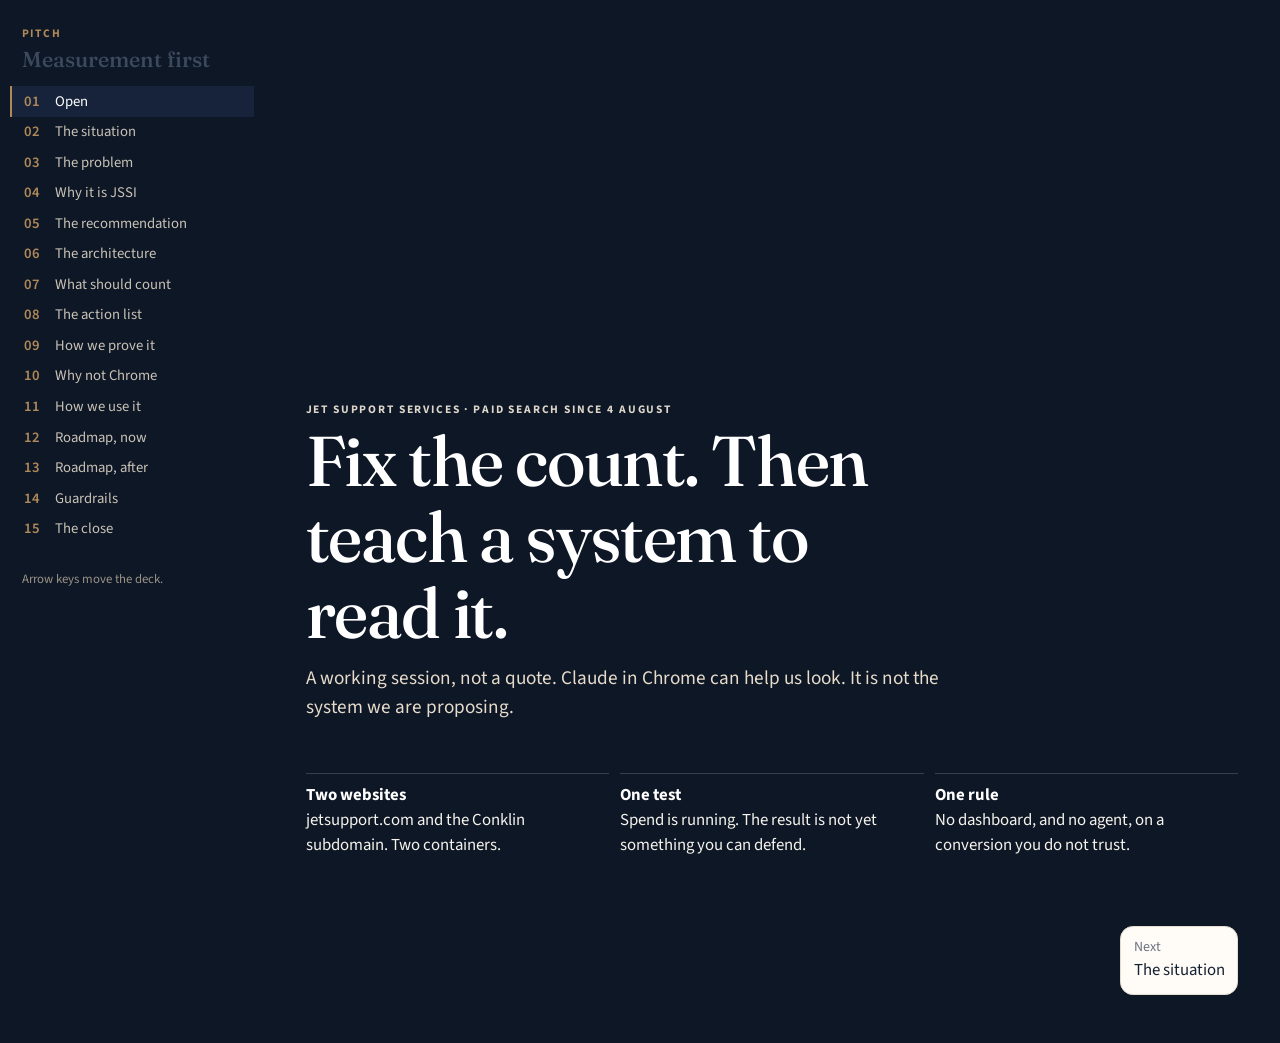
==== commit 0079f16b: "Replace the brief with a 15-slide pitch deck" ====
--- a/index.html
+++ b/index.html
@@ -3,27 +3,27 @@
 <head>
   <meta charset="utf-8" />
   <meta name="viewport" content="width=device-width, initial-scale=1" />
-  <title>Your measurement roadmap</title>
-  <meta name="description" content="How we make your paid-search count trustworthy, and what we build only after that." />
-  <meta name="theme-color" content="#142033" />
+  <title>JSSI · Measurement first</title>
+  <meta name="description" content="A pitch for fixing JSSI conversion measurement before any intelligence layer, and why Claude in Chrome is a convenience, not the architecture." />
+  <meta name="theme-color" content="#0e1726" />
   <link rel="icon" href="favicon.svg" type="image/svg+xml" />
   <link rel="preconnect" href="https://fonts.googleapis.com" />
   <link rel="preconnect" href="https://fonts.gstatic.com" crossorigin />
-  <link href="https://fonts.googleapis.com/css2?family=Fraunces:opsz,wght@9..144,500;9..144,620&family=Source+Sans+3:ital,wght@0,400;0,600;1,400&display=swap" rel="stylesheet" />
-  <link rel="stylesheet" href="styles.css?v=4" />
+  <link href="https://fonts.googleapis.com/css2?family=Fraunces:opsz,wght@9..144,500;9..144,620&family=Source+Sans+3:ital,wght@0,400;0,600;0,700;1,400&display=swap" rel="stylesheet" />
+  <link rel="stylesheet" href="styles.css?v=6" />
 </head>
 <body>
   <div class="layout">
     <aside>
-      <a class="brand" href="#/start">
-        <p class="kicker">Working session</p>
-        <p class="word">Your count, then the intelligence</p>
+      <a class="brand" href="#/title">
+        <p class="eyebrow">Pitch</p>
+        <p class="brand-name">Measurement first</p>
       </a>
-      <nav id="nav" aria-label="Sections"></nav>
-      <p class="aside-note">For you. Not a quote, and not a change to a live account.</p>
+      <nav id="nav" aria-label="Slides"></nav>
+      <p class="hint">Arrow keys move the deck.</p>
     </aside>
     <main id="view"></main>
   </div>
-  <script src="app.js?v=4"></script>
+  <script src="app.js?v=6"></script>
 </body>
 </html>
--- a/styles.css
+++ b/styles.css
@@ -1,14 +1,18 @@
 :root {
-  --paper: #f4f0e8;
-  --card: #fbfaf6;
-  --ink: #172033;
-  --soft: #3a4658;
-  --muted: #6a7380;
-  --line: #e2d9cb;
-  --brass: #8d6840;
-  --brass-soft: #f3eadc;
-  --pine: #23463d;
-  --pine-soft: #e5eeea;
+  --ink: #142033;
+  --soft: #3c4a5e;
+  --muted: #6b7280;
+  --paper: #f6f3ec;
+  --card: #fffcf7;
+  --line: #e4dccf;
+  --navy: #0e1726;
+  --navy-2: #17233a;
+  --brass: #b08958;
+  --brass-2: #e9d7be;
+  --pine: #1d5c45;
+  --pine-soft: #e5f2ec;
+  --rose: #8c3b3b;
+  --rose-soft: #f8ecec;
   --serif: "Fraunces", Georgia, serif;
   --sans: "Source Sans 3", "Segoe UI", sans-serif;
 }
@@ -23,217 +27,176 @@
   line-height: 1.5;
 }
 button { font: inherit; cursor: pointer; color: inherit; }
-a { color: var(--brass); }
-::selection { background: var(--brass-soft); }
-.layout { display: grid; }
+a { color: inherit; }
+::selection { background: #ead9c0; }
+.layout { display: block; }
 aside {
-  background: #efeae1;
-  border-bottom: 1px solid var(--line);
-  padding: 0.9rem 0.75rem 0.4rem;
-  max-height: 42vh;
-  overflow: auto;
-}
-.brand { display: block; text-decoration: none; color: inherit; padding: 0.2rem 0.65rem 0.7rem; }
-.kicker {
+  background: var(--navy);
+  color: #f6f3ec;
+  padding: 0.8rem 0.5rem 0.4rem;
+}
+.brand { display: block; text-decoration: none; padding: 0.35rem 0.75rem 0.6rem; }
+.eyebrow, .kicker {
   margin: 0;
   font-size: 0.72rem;
-  font-weight: 600;
-  letter-spacing: 0.14em;
+  font-weight: 700;
+  letter-spacing: 0.16em;
   text-transform: uppercase;
   color: var(--brass);
 }
-.word { margin: 0.2rem 0 0; font-family: var(--serif); font-size: 1.35rem; line-height: 1.15; font-weight: 500; }
-.aside-note { display: none; }
-.group {
-  margin: 0.9rem 0 0.15rem;
-  padding: 0 0.75rem;
-  font-size: 0.68rem;
-  letter-spacing: 0.12em;
-  text-transform: uppercase;
-  color: var(--muted);
-  font-weight: 600;
-}
+.brand-name { margin: 0.15rem 0 0; font-family: var(--serif); font-size: 1.35rem; font-weight: 500; }
+.hint { display: none; }
 nav a {
-  display: block;
+  display: grid;
+  grid-template-columns: 1.6rem 1fr;
+  gap: 0.35rem;
   text-decoration: none;
-  color: var(--soft);
-  padding: 0.42rem 0.75rem;
+  color: #c9c2b6;
+  padding: 0.38rem 0.75rem;
   border-left: 2px solid transparent;
-  line-height: 1.3;
-}
-nav a.active { color: var(--paper); background: var(--ink); border-left-color: var(--brass); }
-nav a:hover { background: var(--brass-soft); }
-nav a.active:hover { background: var(--ink); }
-main { min-width: 0; padding: 1.4rem 1.15rem 3rem; max-width: 52rem; }
+  font-size: 0.92rem;
+  line-height: 1.25;
+}
+nav a b { font-weight: 600; color: var(--brass); font-variant-numeric: tabular-nums; }
+nav a.active { color: white; background: var(--navy-2); border-left-color: var(--brass); }
+nav { max-height: 38vh; overflow: auto; }
+main { padding: 1.3rem 1.15rem 3rem; }
+.slide { max-width: 58rem; }
 h1 {
   font-family: var(--serif);
   font-weight: 500;
-  font-size: 2.15rem;
-  line-height: 1.12;
-  margin: 0.3rem 0 0.6rem;
-}
-.lede { font-size: 1.15rem; color: var(--soft); margin: 0 0 1.1rem; }
-h2 { font-family: var(--serif); font-weight: 500; font-size: 1.35rem; margin: 1.6rem 0 0.45rem; }
+  font-size: 2.35rem;
+  line-height: 1.08;
+  letter-spacing: -0.02em;
+  margin: 0.35rem 0 0.8rem;
+}
+.say {
+  font-size: 1.2rem;
+  color: var(--soft);
+  max-width: 42rem;
+  margin: 0 0 1.2rem;
+}
+h2 { font-family: var(--serif); font-weight: 500; font-size: 1.35rem; margin: 0 0 0.35rem; }
 p { color: var(--soft); }
-.note { color: var(--muted); font-size: 0.92rem; }
-.spine { list-style: none; margin: 0; padding: 0; }
-.spine li, .pick {
-  display: grid;
-  grid-template-columns: 1.6rem 1fr;
-  gap: 0.15rem 0.7rem;
-  background: none;
-  border: 0;
-  border-left: 2px solid var(--line);
-  margin: 0;
-  padding: 0.55rem 0 0.7rem 0.85rem;
-  text-align: left;
-  width: 100%;
-}
-.spine li strong, .pick strong { color: var(--ink); }
-.dot {
-  width: 0.7rem;
-  height: 0.7rem;
-  border-radius: 50%;
-  border: 2px solid var(--brass);
-  background: var(--paper);
-  margin-top: 0.35rem;
-}
-.spine li.on, .pick.on { border-left-color: var(--brass); }
-.spine li.on .dot, .pick.on .dot { background: var(--brass); }
-.panel {
+.dark {
+  background: var(--navy);
+  color: #f6f3ec;
+  margin: -1.3rem -1.15rem 0;
+  padding: 1.6rem 1.15rem 2rem;
+}
+.dark p, .dark li { color: #ddd6ca; }
+.dark h1 { color: white; }
+.dark .say { color: #e7dccb; }
+.title-slide { min-height: calc(100vh - 8rem); display: flex; flex-direction: column; justify-content: flex-end; padding-bottom: 1rem; }
+.title-slide h1 { font-size: 3.1rem; max-width: 14ch; }
+.facts { display: grid; gap: 0.7rem; margin-top: 2rem; }
+.fact { border-top: 1px solid rgba(246,243,236,0.18); padding-top: 0.55rem; }
+.fact b { display: block; color: white; font-size: 1.05rem; }
+.grid-2, .grid-3 { display: grid; gap: 0.75rem; }
+.card, .panel {
   background: var(--card);
   border: 1px solid var(--line);
-  border-radius: 0.9rem;
-  padding: 0.95rem 1rem 1rem;
-  margin-top: 0.8rem;
-}
-.panel h2 { margin-top: 0; }
-.two { display: grid; gap: 0.7rem; }
-.card {
-  background: var(--card);
-  border: 1px solid var(--line);
-  border-radius: 0.9rem;
-  padding: 0.9rem 1rem;
-}
-.card.later { opacity: 0.72; }
-.card h2 { margin: 0.25rem 0; }
+  border-radius: 1rem;
+  padding: 1rem 1.05rem 1.05rem;
+}
+.dark .card { background: var(--navy-2); border-color: rgba(246,243,236,0.12); color: #f6f3ec; }
+.dark .card p { color: #ddd6ca; }
 .tag {
   display: inline-block;
-  font-size: 0.72rem;
-  font-weight: 600;
-  letter-spacing: 0.08em;
+  font-size: 0.7rem;
+  font-weight: 700;
+  letter-spacing: 0.12em;
   text-transform: uppercase;
   border-radius: 99px;
-  padding: 0.12rem 0.45rem;
+  padding: 0.15rem 0.5rem;
 }
 .tag.now { background: var(--pine-soft); color: var(--pine); }
-.tag.later { background: var(--brass-soft); color: var(--brass); }
+.tag.later { background: #f3e7d4; color: #7a5a30; }
+.tag.no { background: var(--rose-soft); color: var(--rose); }
+.flow { display: flex; flex-wrap: wrap; gap: 0.4rem; align-items: center; margin: 0.2rem 0 0; }
+.flow span, .node {
+  background: var(--paper);
+  border: 1px solid var(--line);
+  border-radius: 0.7rem;
+  padding: 0.45rem 0.65rem;
+}
+.flow i { color: var(--brass); font-style: normal; font-weight: 700; }
+.break { background: var(--rose-soft); border-color: #efd3d3; color: var(--rose); }
+.node b { display: block; color: var(--ink); }
+.node span { color: var(--muted); font-size: 0.92rem; }
+.stack { display: grid; gap: 0.45rem; }
+table { width: 100%; border-collapse: collapse; font-size: 0.98rem; }
+th, td { text-align: left; vertical-align: top; padding: 0.55rem 0.7rem 0.55rem 0; border-bottom: 1px solid var(--line); }
+th { font-size: 0.72rem; letter-spacing: 0.08em; text-transform: uppercase; color: var(--muted); font-weight: 700; }
+td { color: var(--soft); }
+td strong { color: var(--ink); }
+.owner {
+  display: inline-block;
+  border-radius: 99px;
+  padding: 0.05rem 0.45rem;
+  font-size: 0.82rem;
+  font-weight: 700;
+  background: var(--paper);
+  color: var(--ink);
+}
 .bands { display: grid; gap: 0.55rem; }
-.band { border-radius: 0.85rem; padding: 0.85rem 1rem; }
-.band strong { display: block; color: var(--ink); }
-.band.p { background: var(--ink); color: #f4f0e8; }
-.band.p strong, .band.p span { color: #f4f0e8; }
-.band.s { background: var(--brass-soft); }
-.band.m { background: var(--card); border: 1px solid var(--line); }
-.ask {
-  margin-top: 1rem;
-  padding-left: 0.8rem;
+.band { border-radius: 0.9rem; padding: 0.9rem 1rem; }
+.band b { display: block; font-size: 1.05rem; }
+.band.a { background: var(--ink); color: #f6f3ec; }
+.band.b { background: #f3e7d4; }
+.band.c { background: var(--card); border: 1px solid var(--line); }
+.quote {
+  margin: 0;
+  padding: 0.2rem 0 0.2rem 0.85rem;
   border-left: 2px solid var(--brass);
-  color: var(--ink);
-}
-.stage { display: grid; gap: 1rem; }
-.mini { display: flex; flex-wrap: wrap; gap: 0.4rem; margin: 0.3rem 0 0; padding: 0; list-style: none; }
-.mini li {
-  background: var(--paper);
-  border-radius: 99px;
-  padding: 0.25rem 0.6rem;
-  color: var(--soft);
-  font-size: 0.92rem;
-}
-.modes { display: flex; gap: 0.4rem; flex-wrap: wrap; margin-bottom: 0.8rem; }
-.modes button, .copy {
-  min-height: 2.6rem;
-  border-radius: 99px;
-  border: 1px solid var(--line);
-  background: var(--card);
-  padding: 0.3rem 0.85rem;
-}
-.modes button.on { background: var(--ink); color: var(--paper); border-color: var(--ink); }
-.stops { display: grid; gap: 0.4rem; margin: 0.4rem 0 0; padding: 0; list-style: none; }
-.stops li {
-  background: var(--card);
-  border-radius: 0.7rem;
-  padding: 0.55rem 0.75rem;
-  color: var(--soft);
-}
-.prod {
+}
+.quote p { margin: 0.2rem 0 0; }
+.vids { display: grid; gap: 0.7rem; }
+.dark .vid { background: #17233a; border: 1px solid rgba(246, 243, 236, 0.16); }
+  width: 100%;
+  aspect-ratio: 16 / 9;
+  border: 0;
+  border-radius: 0.9rem;
+  background: var(--navy);
+  color: white;
+  text-align: left;
+  padding: 1rem;
   display: flex;
-  width: 100%;
-  text-align: left;
-  gap: 0.7rem;
-  align-items: baseline;
-  background: none;
-  border: 0;
-  border-top: 1px solid var(--line);
-  padding: 0.7rem 0;
-}
-.prod.on { color: var(--brass); }
-.prod b { color: var(--ink); font-weight: 600; }
-.screens { display: grid; gap: 0.6rem; }
-.screen {
-  background: var(--ink);
-  color: #f4f0e8;
-  border-radius: 0.9rem;
-  padding: 0.95rem 1rem 1rem;
-  min-height: 9rem;
-}
-.screen p, .screen li { color: #efe6d6; }
-.screen .kicker { color: #d7c4a4; }
-.score { font-family: var(--serif); font-size: 2.6rem; line-height: 1; margin: 0.2rem 0; }
-.flow {
-  display: flex;
-  flex-wrap: wrap;
-  gap: 0.35rem;
-  align-items: center;
-  margin: 0.4rem 0 0;
-}
-.flow span {
-  background: var(--pine-soft);
-  color: var(--pine);
-  border-radius: 0.55rem;
-  padding: 0.35rem 0.55rem;
-  font-size: 0.92rem;
-}
-.flow i { color: var(--brass); font-style: normal; font-weight: 700; }
-.split { display: grid; gap: 0.7rem; }
-.who { background: var(--card); border: 1px solid var(--line); border-radius: 0.9rem; padding: 0.9rem 1rem; }
-.who h2 { margin-top: 0; }
-ul.clean { margin: 0.3rem 0 0; padding-left: 1.1rem; color: var(--soft); }
-ul.clean li { margin: 0.28rem 0; }
-.src { font-size: 0.85rem; color: var(--muted); }
-.pager { display: flex; justify-content: space-between; gap: 0.6rem; margin-top: 1.8rem; }
+  flex-direction: column;
+  justify-content: flex-end;
+}
+.vid em { color: var(--brass-2); font-style: normal; font-size: 0.9rem; }
+.vid strong { font-family: var(--serif); font-size: 1.35rem; font-weight: 500; }
+.pager { display: flex; justify-content: space-between; gap: 0.6rem; margin-top: 1.6rem; }
 .pager a {
   text-decoration: none;
   color: var(--ink);
   background: var(--card);
   border: 1px solid var(--line);
-  border-radius: 0.75rem;
-  padding: 0.6rem 0.75rem;
-  max-width: 46%;
+  border-radius: 0.8rem;
+  padding: 0.65rem 0.8rem;
+  max-width: 48%;
 }
 .pager small { display: block; color: var(--muted); }
-@media (min-width: 960px) {
-  .layout { grid-template-columns: 16.5rem 1fr; min-height: 100vh; }
+.num { font-variant-numeric: tabular-nums; color: var(--brass); font-weight: 700; }
+ul.clean { margin: 0.4rem 0 0; padding-left: 1.1rem; }
+ul.clean li { margin: 0.28rem 0; color: var(--soft); }
+.dark ul.clean li { color: #ddd6ca; }
+@media (min-width: 1040px) {
+  .layout { display: grid; grid-template-columns: 16.5rem 1fr; min-height: 100vh; }
   aside {
-    position: sticky; top: 0; height: 100vh; max-height: none;
-    border-right: 1px solid var(--line); border-bottom: 0;
-    padding: 1.3rem 0.8rem 1rem;
+    position: sticky; top: 0; height: 100vh; overflow: auto;
+    padding: 1.2rem 0.6rem 1rem;
   }
-  .aside-note { display: block; color: var(--muted); font-size: 0.8rem; padding: 1rem 0.75rem; }
-  main { padding: 2.2rem 2.4rem 4rem; }
-  h1 { font-size: 2.7rem; }
-  .two, .split, .screens { grid-template-columns: 1fr 1fr; }
-  .stage { grid-template-columns: 16rem 1fr; align-items: start; }
-  .screens.three { grid-template-columns: 1fr 1fr 1fr; }
+  nav { max-height: none; }
+  .hint { display: block; color: #9a9286; font-size: 0.8rem; padding: 0.8rem 0.75rem; }
+  main { padding: 2.2rem 2.6rem 3rem; }
+  .dark { margin: -2.2rem -2.6rem 0; padding: 2.4rem 2.6rem 2.6rem; min-height: 100vh; }
+  h1 { font-size: 3rem; }
+  .title-slide h1 { font-size: 4.4rem; }
+  .grid-2 { grid-template-columns: 1fr 1fr; }
+  .grid-3 { grid-template-columns: 1fr 1fr 1fr; }
+  .facts { grid-template-columns: 1fr 1fr 1fr; }
+  .vids { grid-template-columns: 1fr 1fr; }
 }
 @media (prefers-reduced-motion: reduce) { html { scroll-behavior: auto; } }
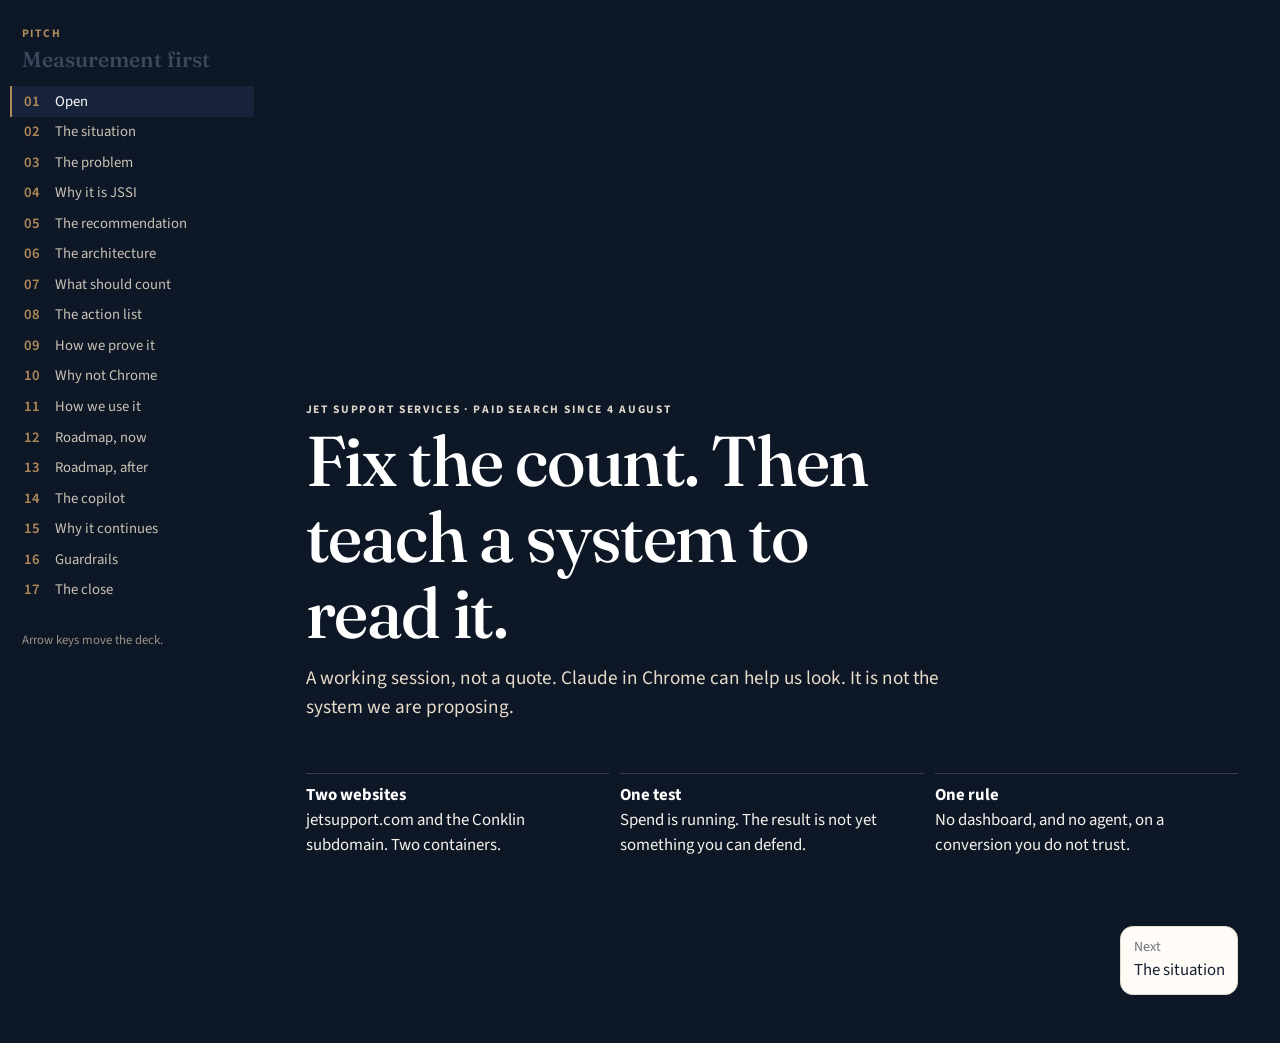
==== commit fc8c7e72: "Add the copilot proposal and the cost of browser automation" ====
--- a/index.html
+++ b/index.html
@@ -10,7 +10,7 @@
   <link rel="preconnect" href="https://fonts.googleapis.com" />
   <link rel="preconnect" href="https://fonts.gstatic.com" crossorigin />
   <link href="https://fonts.googleapis.com/css2?family=Fraunces:opsz,wght@9..144,500;9..144,620&family=Source+Sans+3:ital,wght@0,400;0,600;0,700;1,400&display=swap" rel="stylesheet" />
-  <link rel="stylesheet" href="styles.css?v=6" />
+  <link rel="stylesheet" href="styles.css?v=7" />
 </head>
 <body>
   <div class="layout">
@@ -24,6 +24,6 @@
     </aside>
     <main id="view"></main>
   </div>
-  <script src="app.js?v=6"></script>
+  <script src="app.js?v=7"></script>
 </body>
 </html>
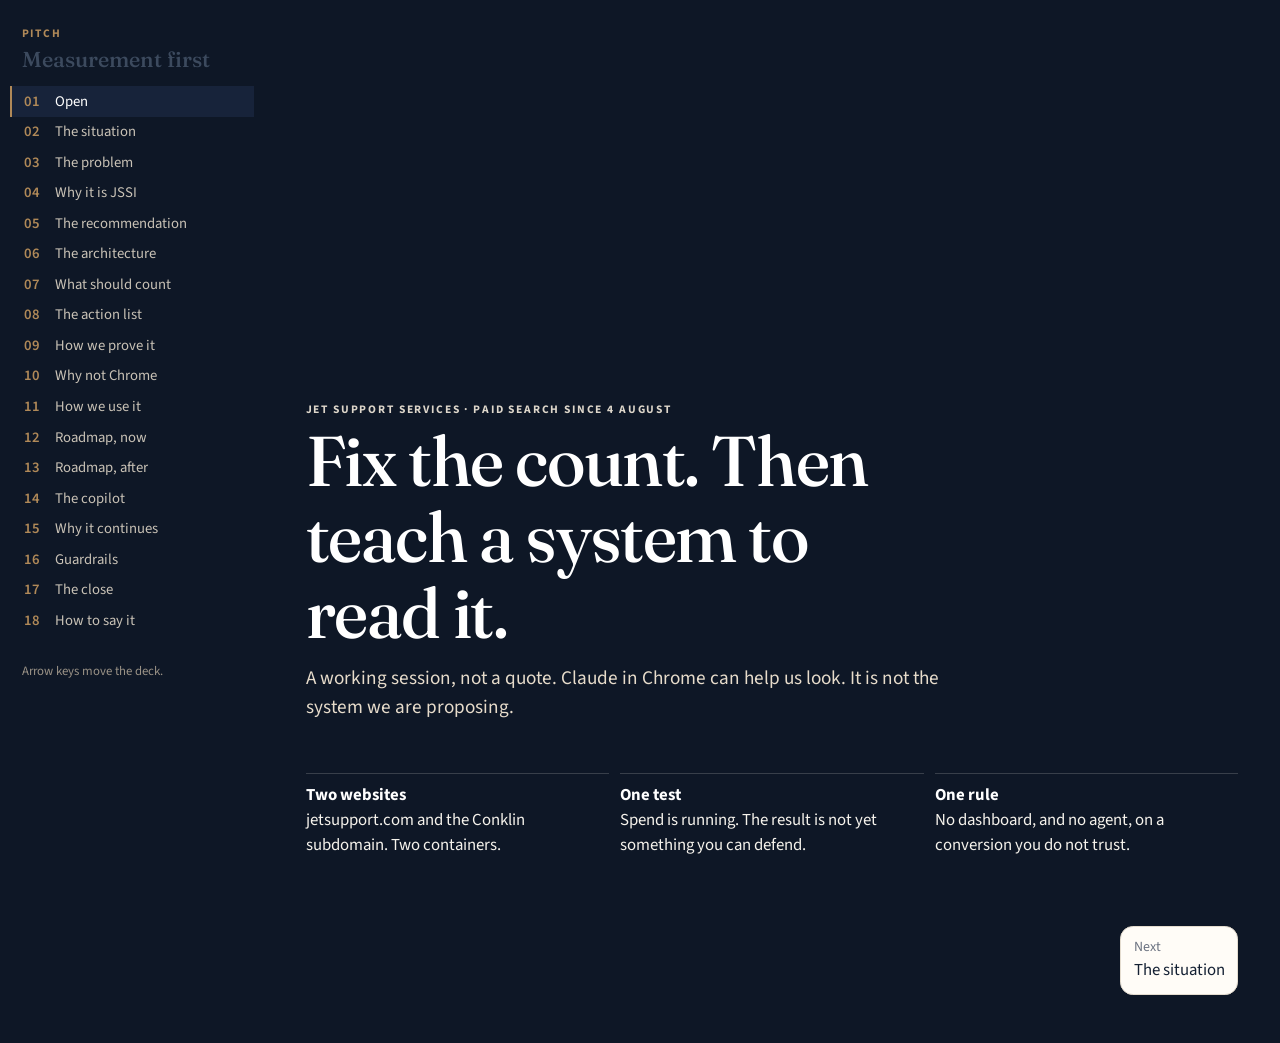
==== commit 8c606605: "Add a spoken walkthrough of why not Chrome, and the architecture" ====
--- a/index.html
+++ b/index.html
@@ -24,6 +24,6 @@
     </aside>
     <main id="view"></main>
   </div>
-  <script src="app.js?v=7"></script>
+  <script src="app.js?v=9"></script>
 </body>
 </html>
